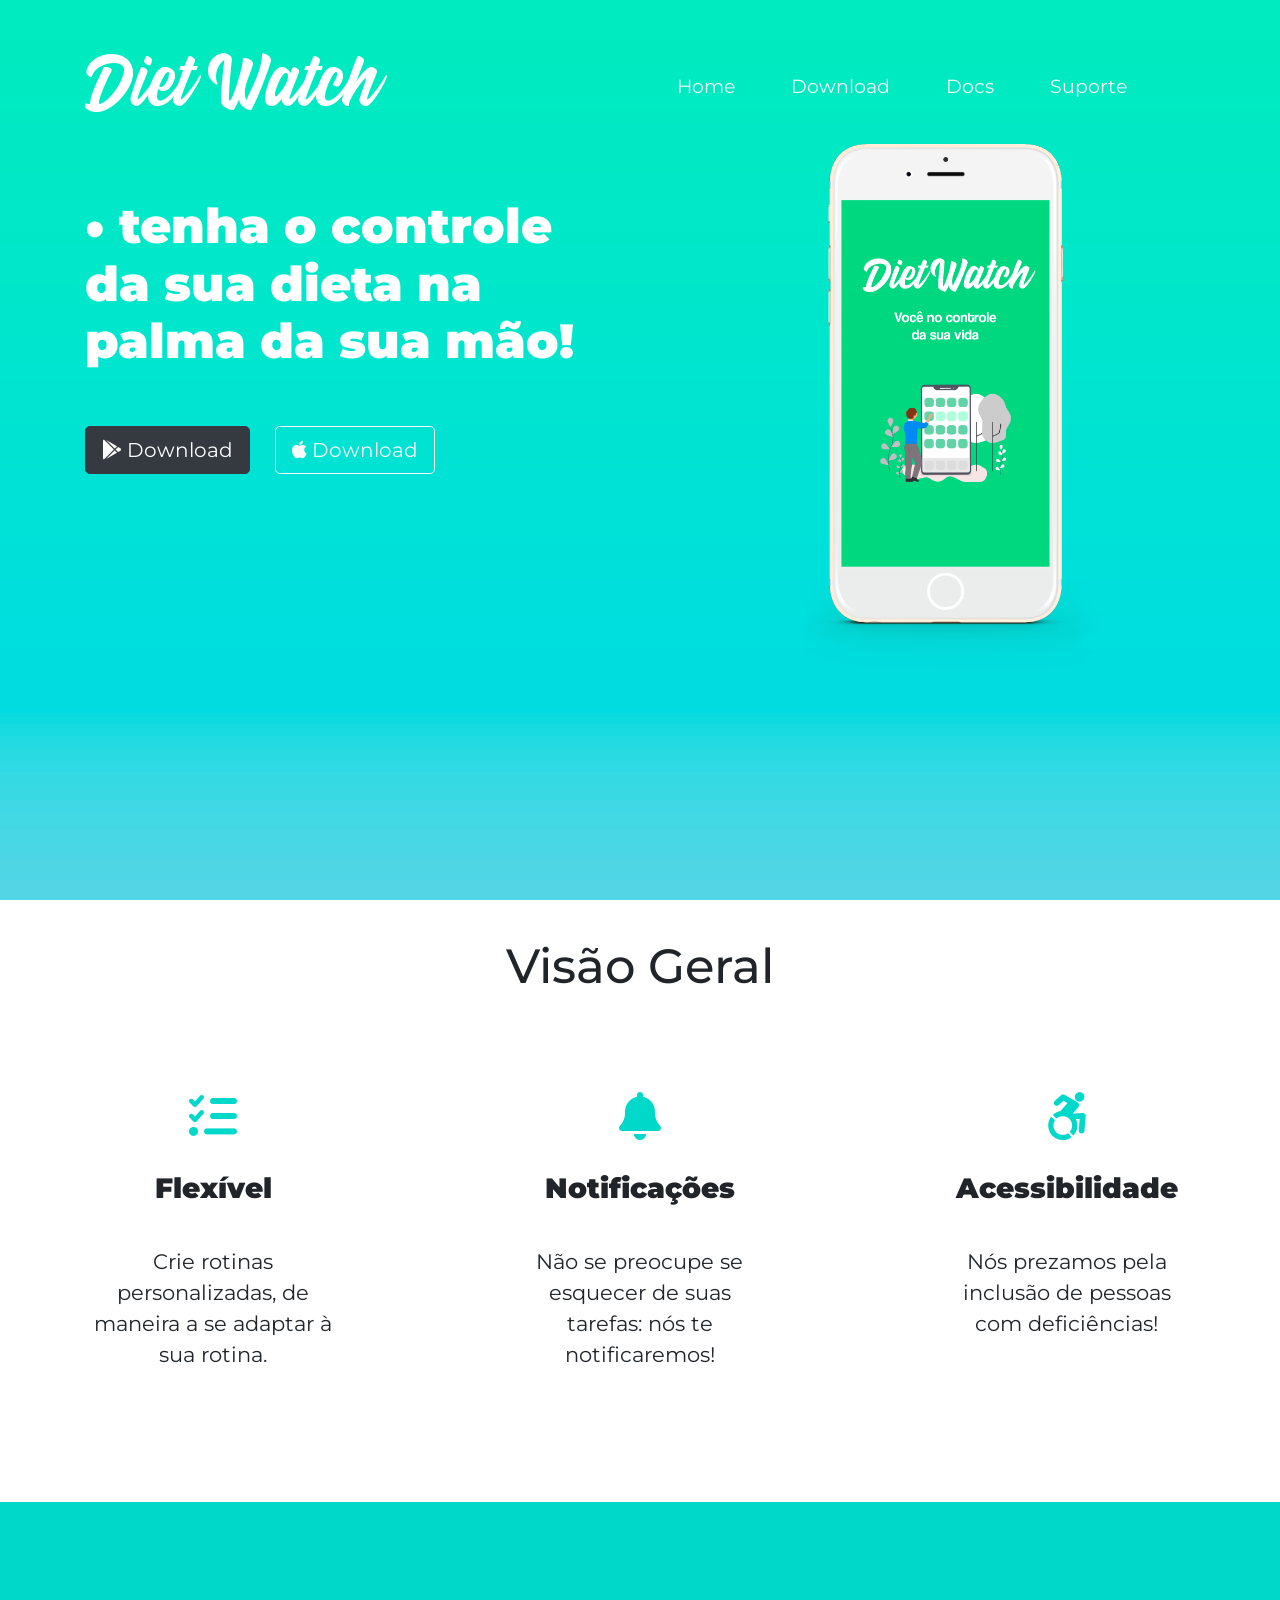
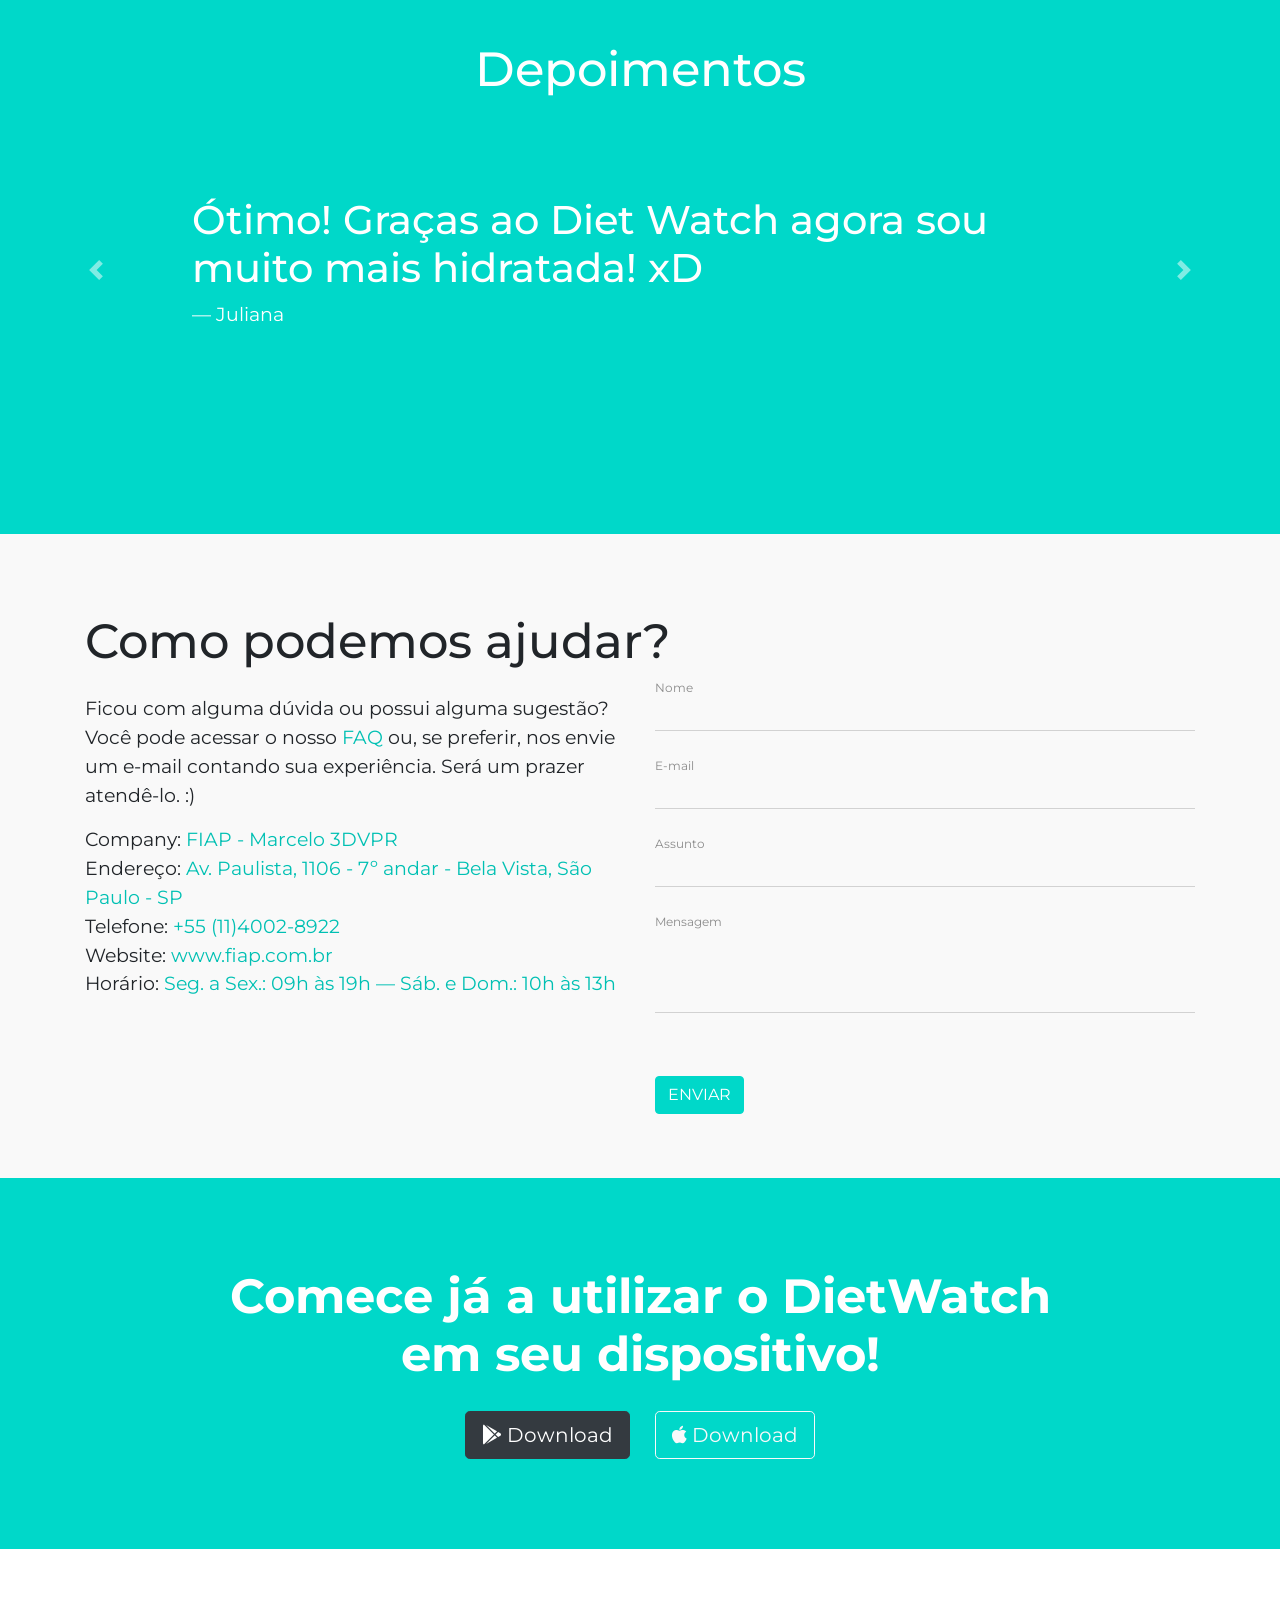
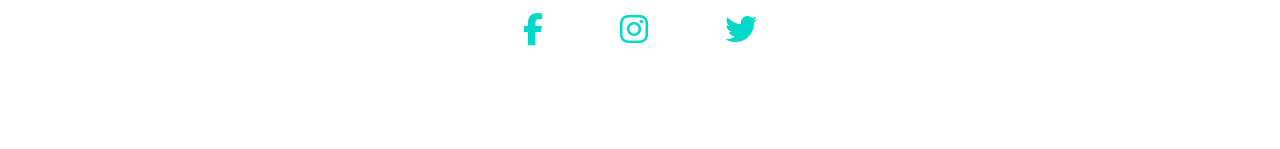
==== index.html @ a665dd90 "delete dir" ====
<link href="//maxcdn.bootstrapcdn.com/bootstrap/4.1.1/css/bootstrap.min.css" rel="stylesheet" id="bootstrap-css">
<script src="//maxcdn.bootstrapcdn.com/bootstrap/4.1.1/js/bootstrap.min.js"></script>
<script src="//cdnjs.cloudflare.com/ajax/libs/jquery/3.2.1/jquery.min.js"></script>

<!--##########################-->

<!DOCTYPE html>
<html lang="pt-br">
<head>

  <meta charset="UTF-8" />
  <!-- Responsive Meta Tag -->
  <meta name="viewport" content="width=device-width, initial-scale=1.0" />
  <meta http-equiv="X-UA-Compatible" content="ie=edge" />
  <!-- Favicon -->
  <link rel="icon" type="image/x-icon" href="./assets/img/favicon.png">
  <title>Diet Watch | Home</title>
  <!-- Google Font -->
  <link href="https://fonts.googleapis.com/css?family=Montserrat:400,500,900" rel="stylesheet">
  <!-- Font Awesome -->
  <link rel="stylesheet" href="https://use.fontawesome.com/releases/v5.6.3/css/all.css" integrity="sha384-UHRtZLI+pbxtHCWp1t77Bi1L4ZtiqrqD80Kn4Z8NTSRyMA2Fd33n5dQ8lWUE00s/" crossorigin="anonymous">
  <link rel="stylesheet" href="https://cdnjs.cloudflare.com/ajax/libs/font-awesome/6.1.1/css/all.min.css" integrity="sha512-KfkfwYDsLkIlwQp6LFnl8zNdLGxu9YAA1QvwINks4PhcElQSvqcyVLLD9aMhXd13uQjoXtEKNosOWaZqXgel0g==" crossorigin="anonymous" referrerpolicy="no-referrer" />
  <!-- Bootstrap CDN and external CSS -->
  <link rel="stylesheet" href="https://stackpath.bootstrapcdn.com/bootstrap/4.2.1/css/bootstrap.min.css" integrity="sha384-GJzZqFGwb1QTTN6wy59ffF1BuGJpLSa9DkKMp0DgiMDm4iYMj70gZWKYbI706tWS" crossorigin="anonymous">
  <!-- CSS -->
  <link rel="stylesheet" type="text/css" href="./assets/css/style.css">
  <!-- JS -->
  <script src="./assets/js/app.js"></script>
</head>
<body>

  <!-- Main  -->
  <section id="main">

    <div class="container">
      <!-- Navbar  -->
      <div class="menu-icon">
        <i class="fa fa-bars fa-2x"></i>
     </div>
      <nav class="navbar navbar-expand-md navbar-dark bg-transparent pt-5">
        <a href="#" class="navbar-brand logo">Diet Watch</a>

        <button class="navbar-toggler" type="button" data-toggle="collapse" data-target="#navbarNav" aria-controls="navbarNav" aria-expanded="false" aria-label="toggle navigation">
          <span class="navbar-toggler-icon"></span>
        </button>

        <div class="collapse navbar-collapse" id="navbarNav">
          <ul class="navbar-nav ml-auto">
            <li class="nav-item">
              <a href="#main" class="nav-link">Home</a>
            </li>
            <li class="nav-item">
              <a href="#cta" class="nav-link">Download</a>
            </li>
            <li class="nav-item">
              <a href="/docs" class="nav-link">Docs</a>
            </li>
            <li class="nav-item">
              <a href="#support" class="nav-link">Suporte</a>
            </li>
          </ul>
        </div>

      </nav>
    </div>

    <div class="container">
      <div class="row header-main">

        <div class="col-md-6">
          <h1 class="header-info"> • tenha o controle da sua dieta na palma da sua mão!</h1>
          <button class="btn btn-dark btn-lg btn-space"><i class="fa-brands fa-google-play"></i></i> Download</button>
          <button class="btn btn-outline-light btn-lg btn-space"><i class="fa-brands fa-apple"></i> Download</button>
        </div>

        <div class="col-md-6 text-center">
          <img src="./assets/img/phone-mock.png" class="ml-5 iphone-mock" width= "300" alt="Phone-Image">
        </div>

      </div>
    </div>

  </section>

  <!-- Overview Section -->
  <section id="overview">
    <h2 class="text-center section-title">Visão Geral</h2>

    <div class="container-fluid">
      <div class="row overview-row">

        <div class="col-md-4 text-center">
          <i class="fa-solid fa-list-check overview-icon"></i>
          <h3 class="overview-header">Flexível</h3>
          <p class="info-width mx-auto">Crie rotinas personalizadas, de maneira a se adaptar à sua rotina.</p>
        </div>

        <div class="col-md-4 text-center">
          <i class="fa-solid fa-bell overview-icon"></i>
          <h3 class="overview-header">Notificações</h3>
          <p class="info-width mx-auto">Não se preocupe se esquecer de suas tarefas: nós te notificaremos!</p>
        </div>

        <div class="col-md-4 text-center">
          <i class="fa-brands fa-accessible-icon overview-icon"></i>
          <h3 class="overview-header">Acessibilidade</h3>
          <p class="info-width mx-auto">Nós prezamos pela inclusão de pessoas com deficiências!</p>
        </div>

      </div>
    </div>
  </section>

  <!-- Testimonial Section -->
  <section id="testimonials">
    <h2 class="text-center text-white section-title">Depoimentos</h2>

    <div class="container-fluid">
      <div class="row">

        <!-- Carousel -->
        <div id="myCarousel" class="carousel slide" data-ride="carousel">
          <!-- Slideshow -->
          <div class="carousel-inner">

            <div class="carousel-item active">
              <h3 class="text-white">Ótimo! Graças ao Diet Watch agora sou muito mais hidratada! xD</h3>
              <p class="text-white">— Juliana</p>
            </div>

            <div class="carousel-item">
              <h3 class="text-white">Muito bom. Minha nutricionista me recomendou o app para que possamos acompanhar minhas refeições.</h3>
              <p class="text-white">— João</p>
            </div>

            <div class="carousel-item">
              <h3 class="text-white">Recomendo o app! Agora, finalmente consigo manter minha dieta em dia.</h3>
              <p class="text-white">— Lídia</p>
            </div>

          </div>

          <!-- Controles carousel - direita/esquerda -->
          <a class="carousel-control-prev" href="#myCarousel" role="button" data-slide="prev">
            <span class="carousel-control-prev-icon" aria-hidden="true"></span>
            <span class="sr-only">Anterior</span>
          </a>
          <a class="carousel-control-next" href="#myCarousel" role="button" data-slide="next">
            <span class="carousel-control-next-icon" aria-hidden="true"></span>
            <span class="sr-only">Proximo</span>
          </a>
        </div>
        
      </div>
    </div>

  </section>

<!-- Suporte -->
<div id="support"></div>
<section class="Material-contact-section section-padding section-dark">
  <div class="container">
      <div class="row">
          <!-- Section Titile -->
          <div class="col-md-12 wow animated fadeInLeft" data-wow-delay=".2s">
              <h1 class="section-title">Como podemos ajudar?</h1>
          </div>
      </div>
      <div class="row">
          <!-- Section Titile -->
          <div class="col-md-6 mt-3 contact-widget-section2 wow animated fadeInLeft" data-wow-delay=".2s">
            <p>Ficou com alguma dúvida ou possui alguma sugestão? Você pode acessar o nosso <a href="/faq" class="faq">FAQ</a> ou, se preferir, nos envie um e-mail contando sua experiência. Será um prazer atendê-lo. :)</p>

            <div class="find-widget">
             Company:  <a target="_blank" href="https://www.fiap.com.br/">FIAP - Marcelo 3DVPR</a>
            </div>
            <div class="find-widget">
             Endereço: <a target="_blank" href="https://www.google.com/maps/dir//uninove+vila+prudente/data=!4m6!4m5!1m1!4e2!1m2!1m1!1s0x94ce5c1371effd07:0x6d071c630bdd4f16?sa=X&ved=2ahUKEwi78fn90rz0AhVDpZUCHbC-DAMQ9Rd6BAhqEAU" target="_blank">Av. Paulista, 1106 - 7º andar - Bela Vista, São Paulo - SP</a>
            </div>
            <div class="find-widget">
              Telefone:  <a href="#">+55 (11)4002-8922</a>
            </div>
            
            <div class="find-widget">
              Website:  <a target="_blank" href="https://www.fiap.com.br/">www.fiap.com.br</a>
            </div>
            <div class="find-widget">
               Horário: <a href="#support">Seg. a Sex.: 09h às 19h — Sáb. e Dom.: 10h às 13h</a>
            </div>
          </div>

          <!-- Formulário de contato -->
          <div class="col-md-6 wow animated fadeInRight" data-wow-delay=".2s">
              <form class="shake" role="form" method="post" id="contactForm" name="contact-form" data-toggle="validator">
                  <!-- Nome -->
                  <div class="form-group label-floating">
                    <label class="control-label" for="name">Nome</label>
                    <input class="form-control" id="name" type="text" name="name" required data-error="Please enter your name">
                    <div class="help-block with-errors"></div>
                  </div>
                  <!-- Email -->
                  <div class="form-group label-floating">
                    <label class="control-label" for="email">E-mail</label>
                    <input class="form-control" id="email" type="email" name="email" required data-error="Please enter your Email">
                    <div class="help-block with-errors"></div>
                  </div>
                  <!-- Assunto -->
                  <div class="form-group label-floating">
                    <label class="control-label">Assunto</label>
                    <input class="form-control" id="msg_subject" type="text" name="subject" required data-error="Please enter your message subject">
                    <div class="help-block with-errors"></div>
                  </div>
                  <!-- Mensagem -->
                  <div class="form-group label-floating">
                      <label for="message" class="control-label">Mensagem</label>
                      <textarea class="form-control" rows="3" id="message" name="message" required data-error="Write your message"></textarea>
                      <div class="help-block with-errors"></div>
                  </div>
                  <!-- Form Submit -->
                  <div class="form-submit mt-5">
                    <div class="text-center text-md-left">
                      <a class="btn btn-primary" style="background-color: #00D8C9;border-color: #00D8C9 ;color: white; text-transform: uppercase;" onclick="document.getElementById('contact-form').submit();">Enviar</a>
                  </div>
                      <div id="msgSubmit" class="h3 text-center hidden"></div>
                      <div class="clearfix"></div>
                  </div>
              </form>
          </div>
      </div>
  </div>
</section>

  <!--Chamada -->
  <section id="cta">
    <h1 class="text-center cta-text">Comece já a utilizar o DietWatch em seu dispositivo!</h1>
    <div class="btn-section text-center">
      <button class="btn btn-dark btn-lg btn-space"><i class="fa-brands fa-google-play"></i> Download</button>
      <button class="btn btn-outline-light btn-lg btn-space"><i class="fa-brands fa-apple"></i> Download</button>
    </div>
  </section>

  <!-- Footer -->
  <section id="footer" class="d-flex justify-content-center">
    <i class="fab fa-facebook-f footer-icon"></i>
    <i class="fab fa-instagram footer-icon"></i>
    <i class="fab fa-twitter footer-icon"></i>
  </section>


  <!-- Bootstrap's Javascript -->
  <script src="https://code.jquery.com/jquery-3.3.1.slim.min.js" integrity="sha384-q8i/X+965DzO0rT7abK41JStQIAqVgRVzpbzo5smXKp4YfRvH+8abtTE1Pi6jizo" crossorigin="anonymous"></script>
  <script src="https://cdnjs.cloudflare.com/ajax/libs/popper.js/1.14.6/umd/popper.min.js" integrity="sha384-wHAiFfRlMFy6i5SRaxvfOCifBUQy1xHdJ/yoi7FRNXMRBu5WHdZYu1hA6ZOblgut" crossorigin="anonymous"></script>
  <script src="https://stackpath.bootstrapcdn.com/bootstrap/4.2.1/js/bootstrap.min.js" integrity="sha384-B0UglyR+jN6CkvvICOB2joaf5I4l3gm9GU6Hc1og6Ls7i6U/mkkaduKaBhlAXv9k" crossorigin="anonymous"></script>

  <style>
    footer{
      display: flex;
      margin-left: 42%;
    }
  </style>
  <script>
    $(document).ready(function(){
        $(".dropdown").hover(function(){
            var dropdownMenu = $(this).children(".dropdown-menu");
            if(dropdownMenu.is(":visible")){
                dropdownMenu.parent().toggleClass("open");
            }
        });
    });     
    </script>
</body>
</html>
---- assets/css/style.css ----
@import url("https://fonts.googleapis.com/css?family=Rubik:500,700|Roboto:400,600");
@font-face {
    font-family: "Calling Heart";
    src: url("./fonts/Calling\ Heart.ttf");
}

body {
	font-family: 'Montserrat', sans-serif;
	font-size: 1.2rem;
}

/* For all section's title */
.section-title {
    padding-top: 3%;
	font-size: 3rem;
    font-family: 'Montserrat' !important;
}

/* Navigation */
.logo {
	font-family: 'Calling Heart', sans-serif;
	font-weight: 500;
	font-size: 5rem;
}

/*----------------------------------------*/
nav {
	position: fixed;
	width: 100%;
	line-height: 60px;
}

.navbar {
	line-height: 60px;
	list-style: none;
	background: rgba(0, 0, 0, 0);
	overflow: hidden;
	color: #fff;
	padding: 0;
	text-align: right;
	margin: 0;
	padding-right: 40px;
	transition: 1s;
}

.menu-icon {
	line-height: 60px;
	width: 100%;
	background: #000;
	text-align: right;
	box-sizing: border-box;
	padding: 15px 24px;
	cursor: pointer;
	color: #fff;
	display: none;
}

/*----------------------------------------*/

.nav-item {
	margin: 0 20px;
}

.nav-link{
    color: rgb(245, 245, 245) !important;
}

.nav-link:hover{
    color: rgb(255, 255, 255) !important;
}

/* Main Section */
#main {
	background: url("./../img/bg-image.png");
	background-size: cover;
	height: 100vh;
}
.header-main {
	margin-top: 20px;
}
.header-info {
	font-weight: 900;
	font-size: 3rem;
	color: #fff;
    padding-top: 10%;
    padding-bottom: 5%;
}
.btn-outline-light {
	margin-left: 20px;
}
.btn-space {
	margin-top: 20px;
}

/* Overview */
.info-width {
	width: 60%;
	font-size: 1.3rem;
}
.overview-icon {
	font-size: 3rem;
	color: #00D8C9;
}
.overview-row {
	margin-top: 5rem;
}
.overview-header {
	font-weight: 900;
}
.overview-icon, .overview-header, .info-width {
	padding: 1rem 0;
}

/* Testimonials */
#testimonials {
	background-color: #00D8C9;
	margin-top: 100px;
	padding: 100px 0;
}
.carousel-item {
	padding: 7% 15%;
}
.carousel-item h3 {
	font-size: 2.5rem;
}

/* Pricing */
#pricing {
	margin-top: 100px;
	padding: 100px 0;
}
.pricing-title {
	margin-bottom: 100px;
}
.card {
	box-shadow: 0px 3px 63px -12px rgba(0, 0, 0, 0.75);
	border-color: #5a34fc;
	border-radius: 10px;
}
.card-body {
	padding: 7% 0;
}
.pricing-text {
	color: #5a34fc;
	font-size: 2rem;
	font-weight: bold;
	padding: 5% 0%;
}
.btn-block {
	font-size: 1.5rem;
}

/* Call To Action */
#cta {
	background-color: #00D8C9;
	padding: 7% 15%;
}
.cta-text {
	font-weight: bold;
	font-size: 3rem;
	color: #fff;
}

/* Footer */
#footer {
	height: 200px;
}
.footer-icon {
	font-size: 2rem;
	color: #00D8C9;
	padding: 5% 3%;
}

/* Media Queries */
@media only screen and (max-width: 768px) {

	.iphone-mock {
		display: none;
	}
	.card {
		margin: 20px 0;
	}
	.header-info {
		font-size: 2rem;
	}
	.btn-outline-light {
		margin-left: 0px;
	}
	#footer {
		height: 70px;
	}

}

a {
	color: #00c0b3;
}

a:hover{
	color: #009b90;
}

a.faq:hover{
	color: #009b90;
	text-decoration: none;
}


/*=======================================================================*/

/* CONTATO */

.section-padding {
    padding: 45px 0;
}
.section-dark {
    background-color: #f9f9f9;
    z-index: -2;
}
.form-control,
.form-group .form-control {
    border: 0;
    background-image: -webkit-gradient(linear, left top, left bottom, from(#009688), to(#009688)), -webkit-gradient(linear, left top, left bottom, from(#D2D2D2), to(#D2D2D2));
    background-image: -webkit-linear-gradient(#009688, #009688), -webkit-linear-gradient(#D2D2D2, #D2D2D2);
    background-image: -o-linear-gradient(#009688, #009688), -o-linear-gradient(#D2D2D2, #D2D2D2);
    background-image: linear-gradient(#009688, #009688), linear-gradient(#D2D2D2, #D2D2D2);
    -webkit-background-size: 0 2px, 100% 1px;
    background-size: 0 2px, 100% 1px;
    background-repeat: no-repeat;
    background-position: center bottom, center -webkit-calc(100% - 1px);
    background-position: center bottom, center calc(100% - 1px);
    background-color: rgba(0, 0, 0, 0);
    -webkit-transition: background 0s ease-out;
    -o-transition: background 0s ease-out;
    transition: background 0s ease-out;
    float: none;
    -webkit-box-shadow: none;
    box-shadow: none;
    border-radius: 0
}

.form-control::-moz-placeholder,
.form-group .form-control::-moz-placeholder {
    color: #BDBDBD;
    font-weight: 400
}

.form-control:-ms-input-placeholder,
.form-group .form-control:-ms-input-placeholder {
    color: #BDBDBD;
    font-weight: 400
}

.form-control::-webkit-input-placeholder,
.form-group .form-control::-webkit-input-placeholder {
    color: #BDBDBD;
    font-weight: 400
}

.form-control[disabled],
.form-control[readonly],
.form-group .form-control[disabled],
.form-group .form-control[readonly],
fieldset[disabled] .form-control,
fieldset[disabled] .form-group .form-control {
    background-color: rgba(0, 0, 0, 0)
}

.form-control[disabled],
.form-group .form-control[disabled],
fieldset[disabled] .form-control,
fieldset[disabled] .form-group .form-control {
    background-image: none;
    border-bottom: 1px dotted #D2D2D2
}

.form-group {
    position: relative
}

.form-group.label-floating label.control-label,
.form-group.label-placeholder label.control-label,
.form-group.label-static label.control-label {
    position: absolute;
    pointer-events: none;
    -webkit-transition: .3s ease all;
    -o-transition: .3s ease all;
    transition: .3s ease all
}

.form-group.label-floating label.control-label {
    will-change: left, top, contents
}

.form-group.label-placeholder:not(.is-empty) label.control-label {
    display: none
}

.form-group .help-block {
    position: absolute;
    display: none
}

.form-group.is-focused .form-control {
    outline: 0;
    background-image: -webkit-gradient(linear, left top, left bottom, from(#009688), to(#009688)), -webkit-gradient(linear, left top, left bottom, from(#D2D2D2), to(#D2D2D2));
    background-image: -webkit-linear-gradient(#009688, #009688), -webkit-linear-gradient(#D2D2D2, #D2D2D2);
    background-image: -o-linear-gradient(#009688, #009688), -o-linear-gradient(#D2D2D2, #D2D2D2);
    background-image: linear-gradient(#009688, #009688), linear-gradient(#D2D2D2, #D2D2D2);
    -webkit-background-size: 100% 2px, 100% 1px;
    background-size: 100% 2px, 100% 1px;
    -webkit-box-shadow: none;
    box-shadow: none;
    -webkit-transition-duration: .3s;
    -o-transition-duration: .3s;
    transition-duration: .3s
}

.form-group.is-focused .form-control .material-input:after {
    background-color: #009688
}

.form-group.is-focused label,
.form-group.is-focused label.control-label {
    color: #009688
}

.form-group.is-focused.label-placeholder label,
.form-group.is-focused.label-placeholder label.control-label {
    color: #BDBDBD
}

.form-group.is-focused .help-block {
    display: block
}

.form-group.has-warning .form-control {
    -webkit-box-shadow: none;
    box-shadow: none
}

.form-group.has-warning.is-focused .form-control {
    background-image: -webkit-gradient(linear, left top, left bottom, from(#ff5722), to(#ff5722)), -webkit-gradient(linear, left top, left bottom, from(#D2D2D2), to(#D2D2D2));
    background-image: -webkit-linear-gradient(#ff5722, #ff5722), -webkit-linear-gradient(#D2D2D2, #D2D2D2);
    background-image: -o-linear-gradient(#ff5722, #ff5722), -o-linear-gradient(#D2D2D2, #D2D2D2);
    background-image: linear-gradient(#ff5722, #ff5722), linear-gradient(#D2D2D2, #D2D2D2)
}

.form-group.has-warning .help-block,
.form-group.has-warning label.control-label {
    color: #ff5722
}

.form-group.has-error .form-control {
    -webkit-box-shadow: none;
    box-shadow: none
}

.form-group.has-error .help-block,
.form-group.has-error label.control-label {
    color: #f44336
}

.form-group.has-success .form-control {
    -webkit-box-shadow: none;
    box-shadow: none
}

.form-group.has-success.is-focused .form-control {
    background-image: -webkit-gradient(linear, left top, left bottom, from(#4caf50), to(#4caf50)), -webkit-gradient(linear, left top, left bottom, from(#D2D2D2), to(#D2D2D2));
    background-image: -webkit-linear-gradient(#4caf50, #4caf50), -webkit-linear-gradient(#D2D2D2, #D2D2D2);
    background-image: -o-linear-gradient(#4caf50, #4caf50), -o-linear-gradient(#D2D2D2, #D2D2D2);
    background-image: linear-gradient(#4caf50, #4caf50), linear-gradient(#D2D2D2, #D2D2D2)
}

.form-group.has-success .help-block,
.form-group.has-success label.control-label {
    color: #4caf50
}

.form-group.has-info .form-control {
    -webkit-box-shadow: none;
    box-shadow: none
}

.form-group.has-info.is-focused .form-control {
    background-image: -webkit-gradient(linear, left top, left bottom, from(#03a9f4), to(#03a9f4)), -webkit-gradient(linear, left top, left bottom, from(#D2D2D2), to(#D2D2D2));
    background-image: -webkit-linear-gradient(#03a9f4, #03a9f4), -webkit-linear-gradient(#D2D2D2, #D2D2D2);
    background-image: -o-linear-gradient(#03a9f4, #03a9f4), -o-linear-gradient(#D2D2D2, #D2D2D2);
    background-image: linear-gradient(#03a9f4, #03a9f4), linear-gradient(#D2D2D2, #D2D2D2)
}

.form-group.has-info .help-block,
.form-group.has-info label.control-label {
    color: #03a9f4
}

.form-group textarea {
    resize: none
}

.form-group textarea~.form-control-highlight {
    margin-top: -11px
}

.form-group select {
    -webkit-appearance: none;
    -moz-appearance: none;
    appearance: none
}

.form-group select~.material-input:after {
    display: none
}

.form-control {
    margin-bottom: 7px
}

.form-control::-moz-placeholder {
    font-size: 16px;
    line-height: 1.42857143;
    color: #BDBDBD;
    font-weight: 400
}

.form-control:-ms-input-placeholder {
    font-size: 16px;
    line-height: 1.42857143;
    color: #BDBDBD;
    font-weight: 400
}

.form-control::-webkit-input-placeholder {
    font-size: 16px;
    line-height: 1.42857143;
    color: #BDBDBD;
    font-weight: 400
}
.checkbox label,
.radio label,
label {
    font-size: 16px;
    line-height: 1.42857143;
    color: #BDBDBD;
    font-weight: 400
}

label.control-label {
    font-size: 12px;
    line-height: 1.07142857;
    font-weight: 400;
    margin: 16px 0 0 0
}

.help-block {
    margin-top: 0;
    font-size: 12px
}

.form-group {
    padding-bottom: 7px;
    margin: 28px 0 0 0
}

.form-group .form-control {
    margin-bottom: 7px
}

.form-group .form-control::-moz-placeholder {
    font-size: 16px;
    line-height: 1.42857143;
    color: #BDBDBD;
    font-weight: 400
}

.form-group .form-control:-ms-input-placeholder {
    font-size: 16px;
    line-height: 1.42857143;
    color: #BDBDBD;
    font-weight: 400
}

.form-group .form-control::-webkit-input-placeholder {
    font-size: 16px;
    line-height: 1.42857143;
    color: #BDBDBD;
    font-weight: 400
}

.form-group .checkbox label,
.form-group .radio label,
.form-group label {
    font-size: 16px;
    line-height: 1.42857143;
    color: #BDBDBD;
    font-weight: 400
}

.form-group label.control-label {
    font-size: 12px;
    line-height: 1.07142857;
    font-weight: 400;
    margin: 16px 0 0 0
}

.form-group .help-block {
    margin-top: 0;
    font-size: 12px
}

.form-group.label-floating label.control-label,
.form-group.label-placeholder label.control-label {
    top: -7px;
    font-size: 16px;
    line-height: 1.42857143
}

.form-group.label-floating.is-focused label.control-label,
.form-group.label-floating:not(.is-empty) label.control-label,
.form-group.label-static label.control-label {
    top: -30px;
    left: 0;
    font-size: 12px;
    line-height: 1.07142857
}

.form-group.label-floating input.form-control:-webkit-autofill~label.control-label label.control-label {
    top: -30px;
    left: 0;
    font-size: 12px;
    line-height: 1.07142857
}

.form-group.form-group-sm {
    padding-bottom: 3px;
    margin: 21px 0 0 0
}

.form-group.form-group-sm .form-control {
    margin-bottom: 3px
}

.form-group.form-group-sm .form-control::-moz-placeholder {
    font-size: 11px;
    line-height: 1.5;
    color: #BDBDBD;
    font-weight: 400
}

.form-group.form-group-sm .form-control:-ms-input-placeholder {
    font-size: 11px;
    line-height: 1.5;
    color: #BDBDBD;
    font-weight: 400
}

.form-group.form-group-sm .form-control::-webkit-input-placeholder {
    font-size: 11px;
    line-height: 1.5;
    color: #BDBDBD;
    font-weight: 400
}

.form-group.form-group-sm .checkbox label,
.form-group.form-group-sm .radio label,
.form-group.form-group-sm label {
    font-size: 11px;
    line-height: 1.5;
    color: #BDBDBD;
    font-weight: 400
}

.form-group.form-group-sm label.control-label {
    font-size: 9px;
    line-height: 1.125;
    font-weight: 400;
    margin: 16px 0 0 0
}

.form-group.form-group-sm .help-block {
    margin-top: 0;
    font-size: 9px
}

.form-group.form-group-sm.label-floating label.control-label,
.form-group.form-group-sm.label-placeholder label.control-label {
    top: -11px;
    font-size: 11px;
    line-height: 1.5
}

.form-group.form-group-sm.label-floating.is-focused label.control-label,
.form-group.form-group-sm.label-floating:not(.is-empty) label.control-label,
.form-group.form-group-sm.label-static label.control-label {
    top: -25px;
    left: 0;
    font-size: 9px;
    line-height: 1.125
}

.form-group.form-group-sm.label-floating input.form-control:-webkit-autofill~label.control-label label.control-label {
    top: -25px;
    left: 0;
    font-size: 9px;
    line-height: 1.125
}

.form-group.form-group-lg {
    padding-bottom: 9px;
    margin: 30px 0 0 0
}

.form-group.form-group-lg .form-control {
    margin-bottom: 9px
}

.form-group.form-group-lg .form-control::-moz-placeholder {
    font-size: 18px;
    line-height: 1.3333333;
    color: #BDBDBD;
    font-weight: 400
}

.form-group.form-group-lg .form-control:-ms-input-placeholder {
    font-size: 18px;
    line-height: 1.3333333;
    color: #BDBDBD;
    font-weight: 400
}

.form-group.form-group-lg .form-control::-webkit-input-placeholder {
    font-size: 18px;
    line-height: 1.3333333;
    color: #BDBDBD;
    font-weight: 400
}

.form-group.form-group-lg .checkbox label,
.form-group.form-group-lg .radio label,
.form-group.form-group-lg label {
    font-size: 18px;
    line-height: 1.3333333;
    color: #BDBDBD;
    font-weight: 400
}

.form-group.form-group-lg label.control-label {
    font-size: 14px;
    line-height: .99999998;
    font-weight: 400;
    margin: 16px 0 0 0
}

.form-group.form-group-lg .help-block {
    margin-top: 0;
    font-size: 14px
}

.form-group.form-group-lg.label-floating label.control-label,
.form-group.form-group-lg.label-placeholder label.control-label {
    top: -5px;
    font-size: 18px;
    line-height: 1.3333333
}

.form-group.form-group-lg.label-floating.is-focused label.control-label,
.form-group.form-group-lg.label-floating:not(.is-empty) label.control-label,
.form-group.form-group-lg.label-static label.control-label {
    top: -32px;
    left: 0;
    font-size: 14px;
    line-height: .99999998
}

.form-group.form-group-lg.label-floating input.form-control:-webkit-autofill~label.control-label label.control-label {
    top: -32px;
    left: 0;
    font-size: 14px;
    line-height: .99999998
}

select.form-control {
    border: 0;
    -webkit-box-shadow: none;
    box-shadow: none;
    border-radius: 0
}

.form-group.is-focused select.form-control {
    -webkit-box-shadow: none;
    box-shadow: none;
    border-color: #D2D2D2
}

.form-group.is-focused select.form-control[multiple],
select.form-control[multiple] {
    height: 85px
}

.input-group-btn .btn {
    margin: 0 0 7px 0
}

.form-group.form-group-sm .input-group-btn .btn {
    margin: 0 0 3px 0
}

.form-group.form-group-lg .input-group-btn .btn {
    margin: 0 0 9px 0
}

.input-group .input-group-btn {
    padding: 0 12px
}

.input-group .input-group-addon {
    border: 0;
    background: 0 0
}

.form-group input[type=file] {
    opacity: 0;
    position: absolute;
    top: 0;
    right: 0;
    bottom: 0;
    left: 0;
    width: 100%;
    height: 100%;
    z-index: 100
}
.contact-widget-section .single-contact-widget {
    background: #f9f9f9;
    padding: 20px 25px;
    box-shadow: 0 1px 4px rgba(0, 0, 0, 0.26);
    height: 260px;
    margin-top: 25px;
    transition: all 0.3s ease-in-out
}

.contact-widget-section .single-contact-widget i {
    font-size: 75px
}

.contact-widget-section .single-contact-widget h3 {
    font-size: 20px;
    color: #333;
    font-weight: 700;
    padding-bottom: 10px
}

.contact-widget-section .single-contact-widget p {
    line-height: 16px
}

.contact-widget-section .single-contact-widget:hover {
    background: #fff;
    box-shadow: 0 1px 4px rgba(0, 0, 0, 0.46);
    cursor: pointer;
    transition: all 0.3s ease-in-out
}

#contactForm {
    margin-top: -10px
}

#contactForm .form-group label.control-label {
    color: #8c8c8c
}

#contactForm .form-control {
    font-weight: 500;
    height: auto
}
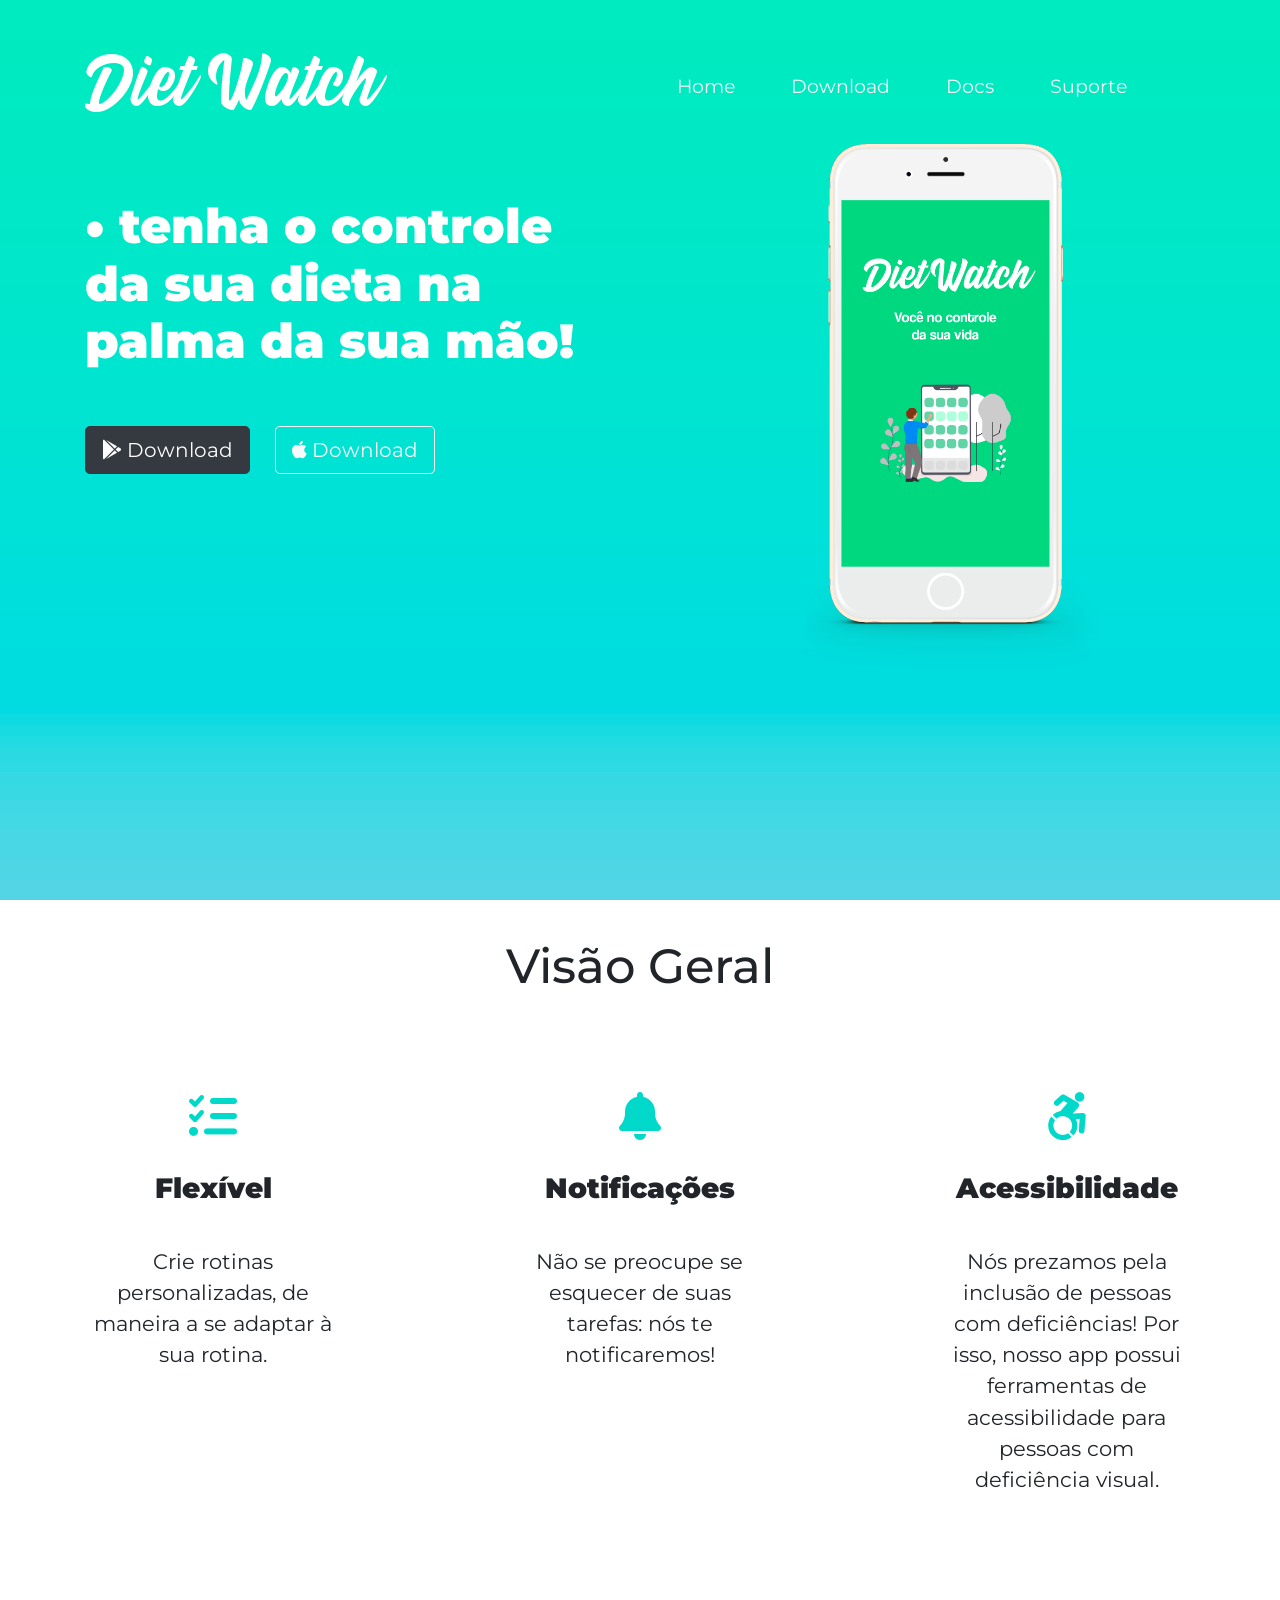
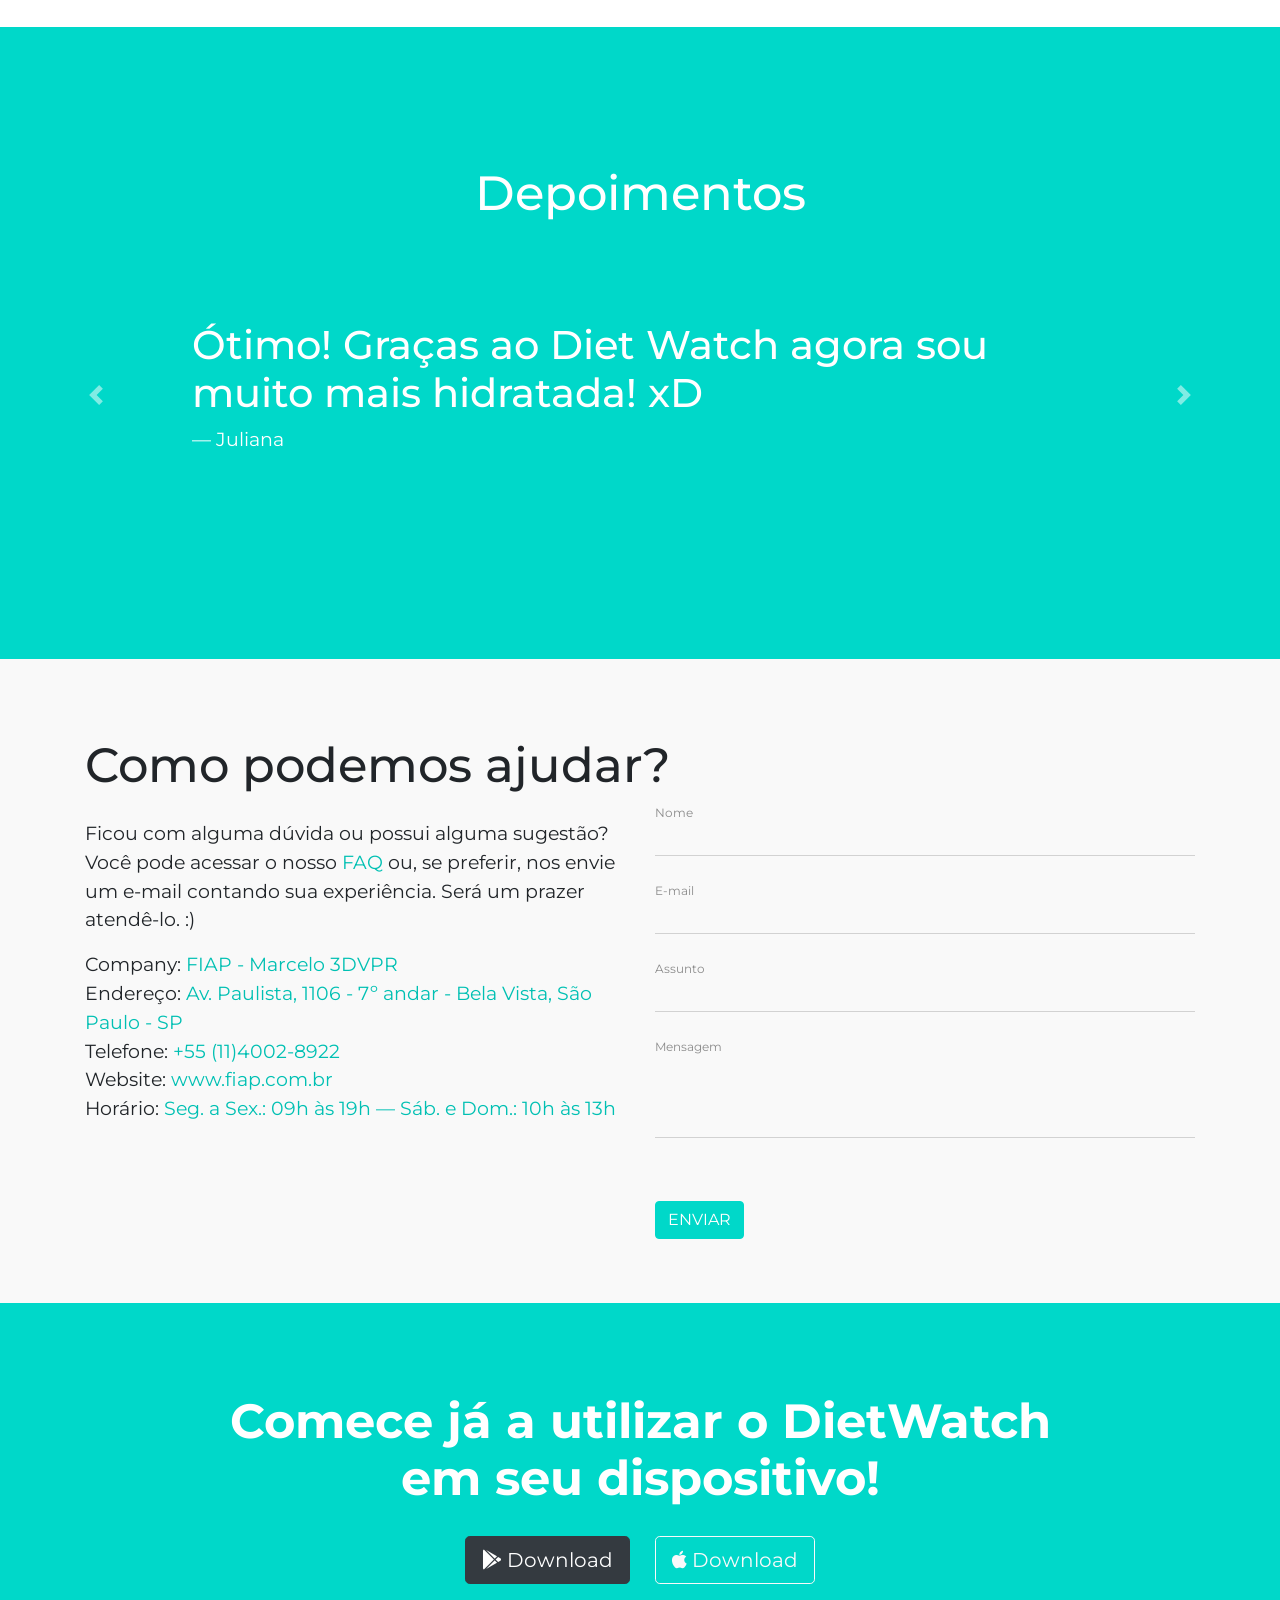
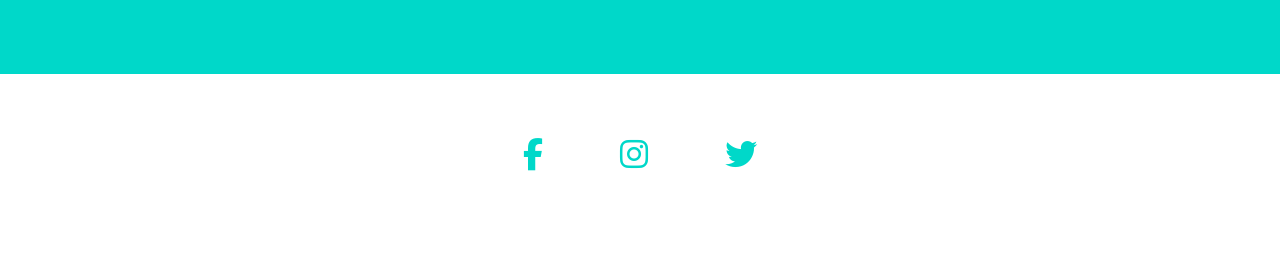
==== commit 8a8c017d: "texto acessibilidade" ====
--- a/index.html
+++ b/index.html
@@ -104,7 +104,7 @@
         <div class="col-md-4 text-center">
           <i class="fa-brands fa-accessible-icon overview-icon"></i>
           <h3 class="overview-header">Acessibilidade</h3>
-          <p class="info-width mx-auto">Nós prezamos pela inclusão de pessoas com deficiências!</p>
+          <p class="info-width mx-auto">Nós prezamos pela inclusão de pessoas com deficiências! Por isso, nosso app possui ferramentas de acessibilidade para pessoas com deficiência visual.</p>
         </div>
 
       </div>
